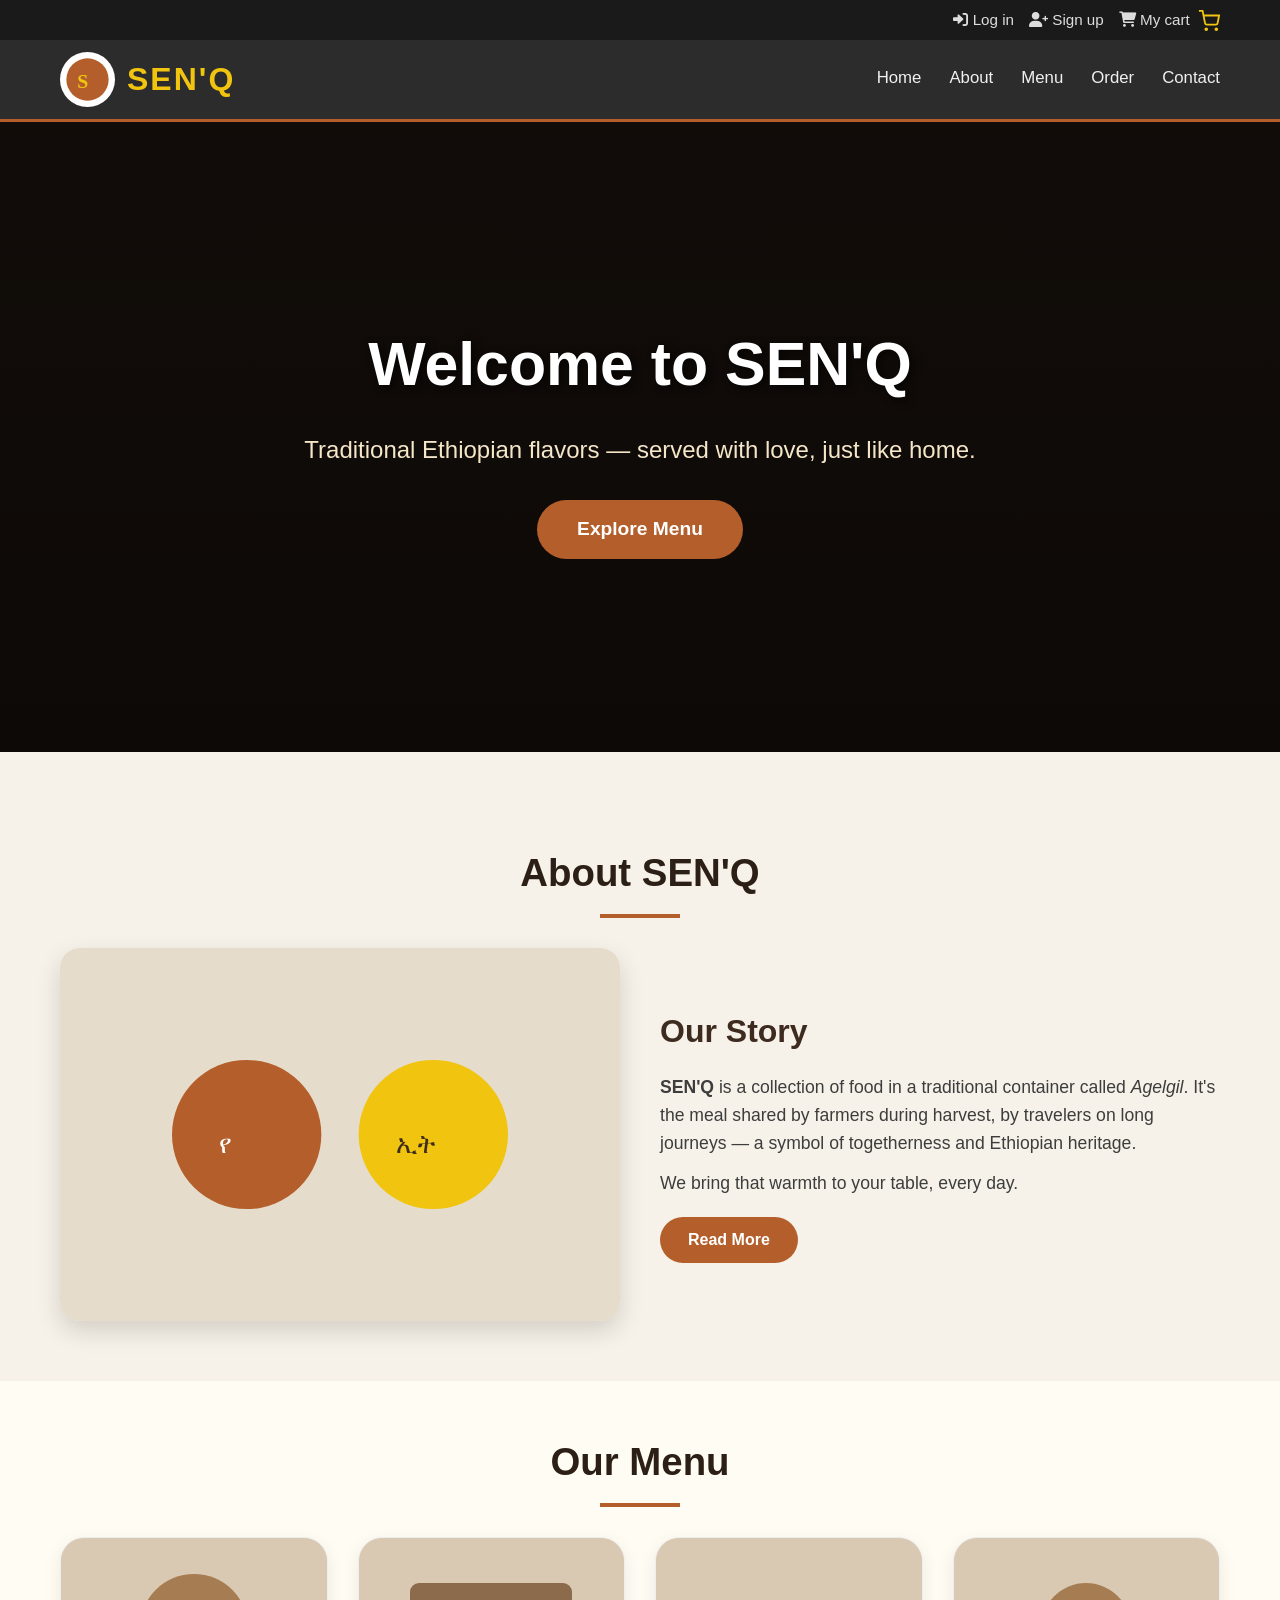
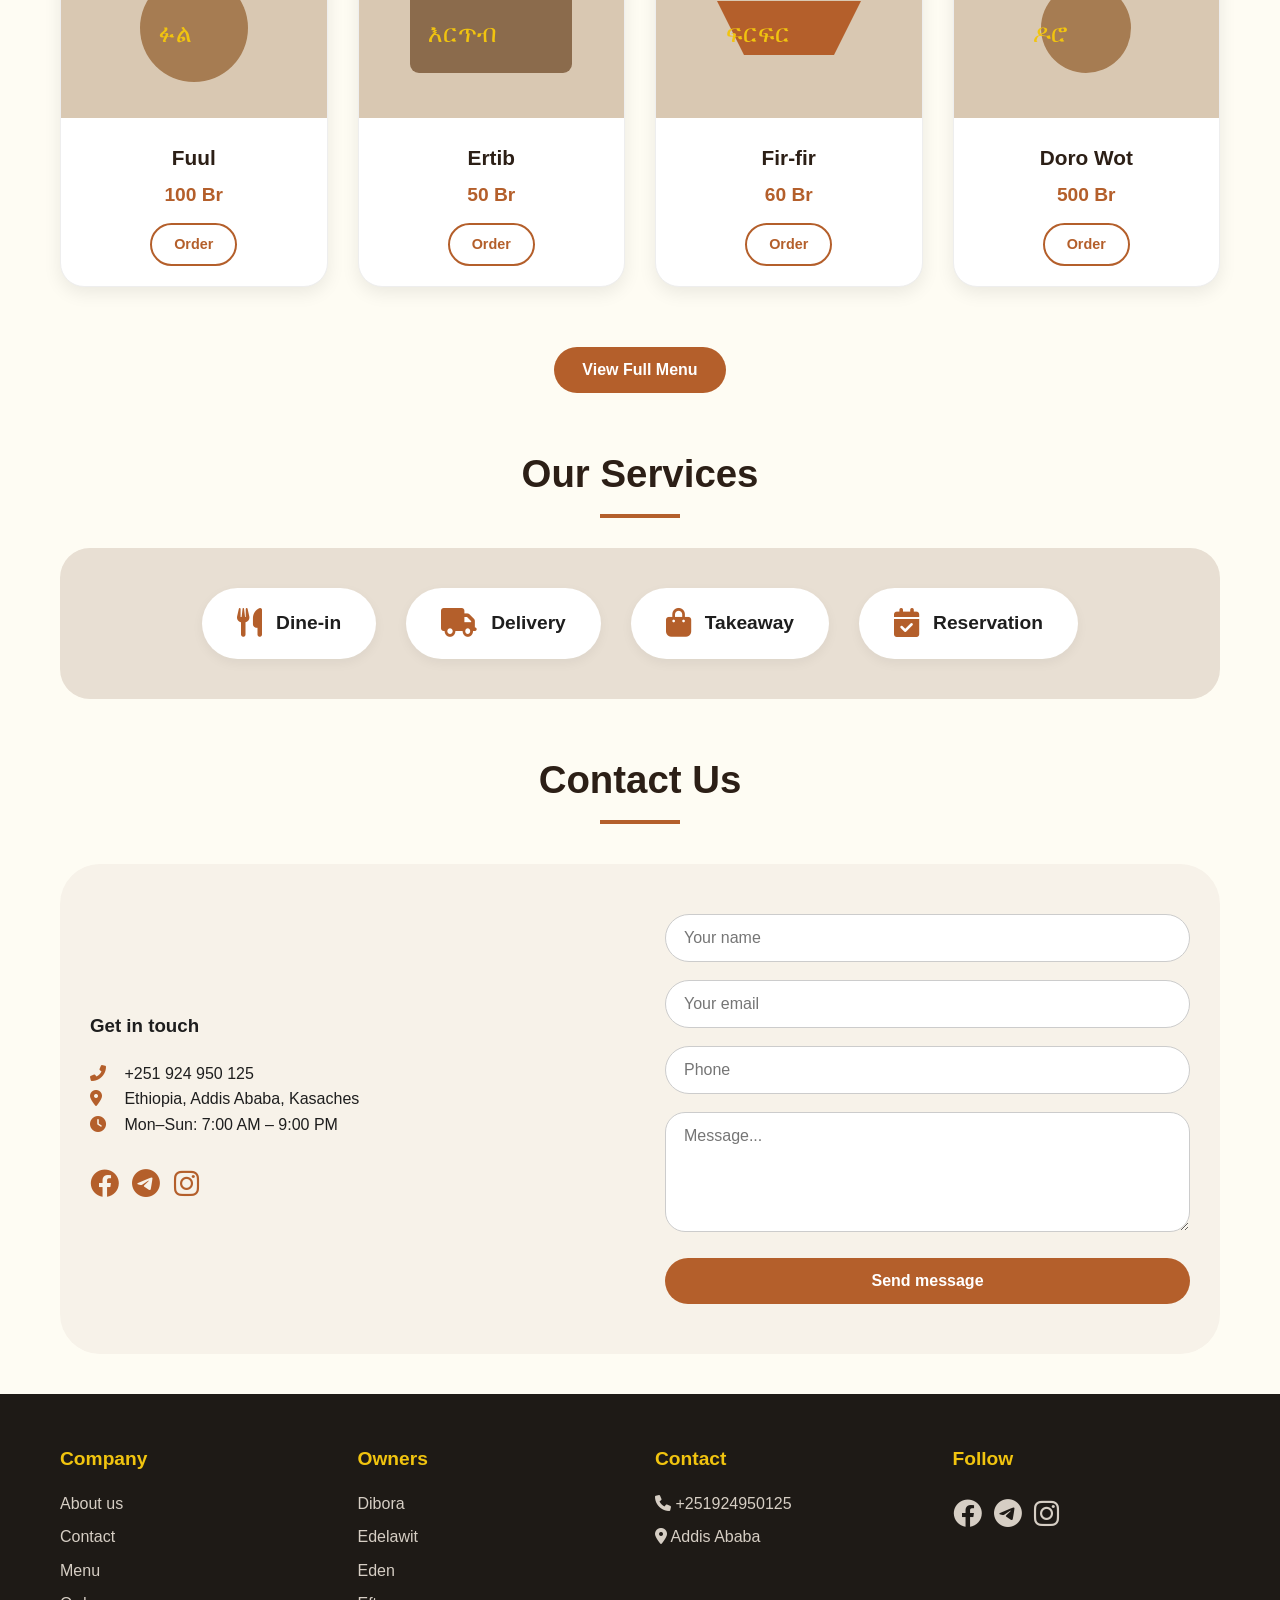
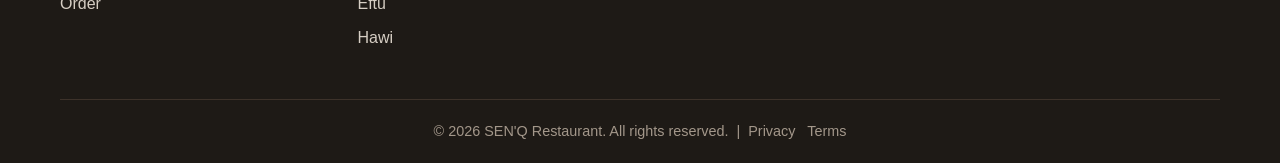
==== Frontend/index.html @ de9c27f5 "initial commit" ====
<!DOCTYPE html>
<html lang="en">
<head>
    <meta charset="UTF-8">
    <meta name="viewport" content="width=device-width, initial-scale=1.0">
    <meta name="description" content="Traditional restaurant of Ethiopia">
    <meta name="keywords" content="Ethiopian food, traditional restaurant, SEN'Q">
    <title>SEN'Q RESTAURANT</title>
    <link rel="stylesheet" href="https://cdnjs.cloudflare.com/ajax/libs/font-awesome/6.0.0-beta3/css/all.min.css">
    <link rel="stylesheet" href="style.css">
</head>
<body>

<!-- TOP BAR -->
<div class="top-bar">
    <div class="container">
        <div class="flex">
            <a href="login.html"><i class="fas fa-sign-in-alt"></i> Log in</a>
            <a href="signup.html"><i class="fas fa-user-plus"></i> Sign up</a>
            <a href="cart.html"><i class="fas fa-shopping-cart"></i> My cart <img src="data:image/svg+xml,%3Csvg xmlns='http://www.w3.org/2000/svg' width='20' height='20' viewBox='0 0 24 24' fill='none' stroke='%23f1c40f' stroke-width='2'%3E%3Ccircle cx='9' cy='21' r='1'/%3E%3Ccircle cx='20' cy='21' r='1'/%3E%3Cpath d='M1 1h4l2.68 13.39a2 2 0 0 0 2 1.61h9.72a2 2 0 0 0 2-1.61L23 6H6'/%3E%3C/svg%3E" alt="cart"></a>
        </div>
    </div>
</div>

<!-- HEADER -->
<header class="main-header">
    <div class="container">
        <div class="flex">
            <div class="logo-area">
                <img src="data:image/svg+xml,%3Csvg xmlns='http://www.w3.org/2000/svg' width='60' height='60' viewBox='0 0 100 100'%3E%3Ccircle cx='50' cy='50' r='45' fill='%23b45f2b'/%3E%3Ctext x='28' y='68' font-size='42' fill='%23f1c40f' font-family='serif' font-weight='bold'%3ES%3C/text%3E%3C/svg%3E" alt="logo">
                <h1>SEN'Q</h1>
            </div>
            <nav class="nav-links">
                <a href="index.html">Home</a>
                <a href="about.html">About</a>
                <a href="menu.html">Menu</a>
                <a href="order.html">Order</a>
                <a href="contact.html">Contact</a>
            </nav>
        </div>
    </div>
</header>

<!-- HERO -->
<section class="hero">
    <div class="hero-content">
        <h2>Welcome to SEN'Q</h2>
        <p>Traditional Ethiopian flavors — served with love, just like home.</p>
        <a href="menu.html" class="btn">Explore Menu</a>
    </div>
</section>

<!-- ABOUT -->
<section class="about-home">
    <div class="container">
        <h2 class="section-title">About SEN'Q</h2>
        <div class="about-grid">
            <img src="data:image/svg+xml,%3Csvg xmlns='http://www.w3.org/2000/svg' width='600' height='400' viewBox='0 0 600 400'%3E%3Crect width='600' height='400' fill='%23e6dccc'/%3E%3Ccircle cx='200' cy='200' r='80' fill='%23b45f2b'/%3E%3Ccircle cx='400' cy='200' r='80' fill='%23f1c40f'/%3E%3Ctext x='170' y='220' font-size='28' fill='%23fff' font-family='serif'%3Eየ%3C/text%3E%3Ctext x='360' y='220' font-size='28' fill='%233d2b1f'%3Eኢት%3C/text%3E%3C/svg%3E" alt="Ethiopian table">
            <div class="about-text">
                <h3>Our Story</h3>
                <p><strong>SEN'Q</strong> is a collection of food in a traditional container called <em>Agelgil</em>. It's the meal shared by farmers during harvest, by travelers on long journeys — a symbol of togetherness and Ethiopian heritage.</p>
                <p style="margin-top:12px;">We bring that warmth to your table, every day.</p>
                <a href="about.html" class="btn" style="margin-top:20px;">Read More</a>
            </div>
        </div>
    </div>
</section>

<!-- MENU PREVIEW -->
<section class="container">
    <h2 class="section-title">Our Menu</h2>
    <div class="menu-grid">
        <div class="menu-card">
            <img src="data:image/svg+xml,%3Csvg xmlns='http://www.w3.org/2000/svg' width='300' height='200' viewBox='0 0 300 200'%3E%3Crect width='300' height='200' fill='%23d9c8b2'/%3E%3Ccircle cx='150' cy='100' r='60' fill='%23a67c52'/%3E%3Ctext x='110' y='115' font-size='28' fill='%23f1c40f'%3Eፉል%3C/text%3E%3C/svg%3E" alt="Fuul">
            <div class="info">
                <h4>Fuul</h4>
                <div class="price">100 Br</div>
                <a href="order.html" class="btn btn-outline">Order</a>
            </div>
        </div>
        <div class="menu-card">
            <img src="data:image/svg+xml,%3Csvg xmlns='http://www.w3.org/2000/svg' width='300' height='200' viewBox='0 0 300 200'%3E%3Crect width='300' height='200' fill='%23d9c8b2'/%3E%3Crect x='60' y='50' width='180' height='100' fill='%238b6b4c' rx='10'/%3E%3Ctext x='80' y='115' font-size='28' fill='%23f1c40f'%3Eእርጥብ%3C/text%3E%3C/svg%3E" alt="Ertib">
            <div class="info">
                <h4>Ertib</h4>
                <div class="price">50 Br</div>
                <a href="order.html" class="btn btn-outline">Order</a>
            </div>
        </div>
        <div class="menu-card">
            <img src="data:image/svg+xml,%3Csvg xmlns='http://www.w3.org/2000/svg' width='300' height='200' viewBox='0 0 300 200'%3E%3Crect width='300' height='200' fill='%23d9c8b2'/%3E%3Cpath d='M70,70 L230,70 L200,130 L100,130 Z' fill='%23b45f2b'/%3E%3Ctext x='80' y='115' font-size='28' fill='%23f1c40f'%3Eፍርፍር%3C/text%3E%3C/svg%3E" alt="Firfir">
            <div class="info">
                <h4>Fir-fir</h4>
                <div class="price">60 Br</div>
                <a href="order.html" class="btn btn-outline">Order</a>
            </div>
        </div>
        <div class="menu-card">
            <img src="data:image/svg+xml,%3Csvg xmlns='http://www.w3.org/2000/svg' width='300' height='200' viewBox='0 0 300 200'%3E%3Crect width='300' height='200' fill='%23d9c8b2'/%3E%3Ccircle cx='150' cy='100' r='50' fill='%23a67c52'/%3E%3Ctext x='90' y='115' font-size='28' fill='%23f1c40f'%3Eዶሮ%3C/text%3E%3C/svg%3E" alt="Dorowot">
            <div class="info">
                <h4>Doro Wot</h4>
                <div class="price">500 Br</div>
                <a href="order.html" class="btn btn-outline">Order</a>
            </div>
        </div>
    </div>
    <p style="text-align:center;margin-bottom:30px;"><a href="menu.html" class="btn">View Full Menu</a></p>
</section>

<!-- SERVICE OPTIONS -->
<section class="container">
    <h2 class="section-title">Our Services</h2>
    <div class="service-options">
        <div class="service-item"><i class="fas fa-utensils"></i> Dine-in</div>
        <div class="service-item"><i class="fas fa-truck"></i> Delivery</div>
        <div class="service-item"><i class="fas fa-shopping-bag"></i> Takeaway</div>
        <div class="service-item"><i class="fas fa-calendar-check"></i> Reservation</div>
    </div>
</section>

<!-- CONTACT -->
<section class="container">
    <h2 class="section-title">Contact Us</h2>
    <div class="contact-section">
        <div class="contact-info">
            <h3 style="margin-bottom:20px;">Get in touch</h3>
            <p><i class="fas fa-phone-alt"></i> +251 924 950 125</p>
            <p><i class="fas fa-map-marker-alt"></i> Ethiopia, Addis Ababa, Kasaches</p>
            <p><i class="fas fa-clock"></i> Mon–Sun: 7:00 AM – 9:00 PM</p>
            <div class="social-icons" style="margin-top:24px;">
                <a href="#"><i class="fab fa-facebook"></i></a>
                <a href="#"><i class="fab fa-telegram"></i></a>
                <a href="#"><i class="fab fa-instagram"></i></a>
            </div>
        </div>
        <form>
            <input type="text" placeholder="Your name" required>
            <input type="email" placeholder="Your email" required>
            <input type="tel" placeholder="Phone">
            <textarea placeholder="Message..."></textarea>
            <button type="submit" class="btn">Send message</button>
        </form>
    </div>
</section>

<!-- FOOTER -->
<footer class="footer">
    <div class="container">
        <div class="footer-grid">
            <div>
                <h4>Company</h4>
                <ul>
                    <li><a href="about.html">About us</a></li>
                    <li><a href="contact.html">Contact</a></li>
                    <li><a href="menu.html">Menu</a></li>
                    <li><a href="order.html">Order</a></li>
                </ul>
            </div>
            <div>
                <h4>Owners</h4>
                <ul>
                    <li>Dibora</li>
                    <li>Edelawit</li>
                    <li>Eden</li>
                    <li>Eftu</li>
                    <li>Hawi</li>
                </ul>
            </div>
            <div>
                <h4>Contact</h4>
                <ul>
                    <li><i class="fas fa-phone"></i> +251924950125</li>
                    <li><i class="fas fa-map-marker-alt"></i> Addis Ababa</li>
                </ul>
            </div>
            <div>
                <h4>Follow</h4>
                <div class="social-icons">
                    <a href="#"><i class="fab fa-facebook"></i></a>
                    <a href="#"><i class="fab fa-telegram"></i></a>
                    <a href="#"><i class="fab fa-instagram"></i></a>
                </div>
            </div>
        </div>
        <div class="footer-bottom">
            &copy; 2026 SEN'Q Restaurant. All rights reserved. &nbsp;|&nbsp; <a href="#">Privacy</a> &nbsp; <a href="#">Terms</a>
        </div>
    </div>
</footer>

</body>
</html>
---- Frontend/style.css ----
/* ===== RESET & BASE ===== */
* {
    margin: 0;
    padding: 0;
    box-sizing: border-box;
    font-family: 'Segoe UI', Tahoma, Geneva, Verdana, sans-serif;
}
body {
    background: #fefcf3;
    color: #1e1e1e;
    line-height: 1.6;
}
a {
    text-decoration: none;
    color: inherit;
}
.container {
    max-width: 1200px;
    margin: 0 auto;
    padding: 0 20px;
}
.btn {
    display: inline-block;
    background: #b45f2b;
    color: #fff;
    padding: 10px 28px;
    border-radius: 40px;
    font-weight: 600;
    border: none;
    cursor: pointer;
    transition: 0.3s;
    font-size: 1rem;
}
.btn:hover {
    background: #8a471f;
    transform: scale(1.03);
}
.btn-outline {
    background: transparent;
    border: 2px solid #b45f2b;
    color: #b45f2b;
}
.btn-outline:hover {
    background: #b45f2b;
    color: #fff;
}
.section-title {
    text-align: center;
    font-size: 2.4rem;
    font-weight: 600;
    margin: 50px 0 30px;
    color: #2c1f16;
    position: relative;
}
.section-title:after {
    content: '';
    display: block;
    width: 80px;
    height: 4px;
    background: #b45f2b;
    margin: 10px auto 0;
}

/* ===== TOP BAR ===== */
.top-bar {
    background: #1a1a1a;
    color: #eee;
    padding: 8px 0;
}
.top-bar .flex {
    display: flex;
    justify-content: flex-end;
    gap: 15px;
    align-items: center;
}
.top-bar a {
    color: #ddd;
    font-weight: 500;
    font-size: 0.95rem;
}
.top-bar a:hover {
    color: #f1c40f;
}
.top-bar img {
    width: 22px;
    vertical-align: middle;
    margin-left: 4px;
}

/* ===== MAIN HEADER ===== */
.main-header {
    background: #2c2c2c;
    padding: 12px 0;
    border-bottom: 3px solid #b45f2b;
}
.main-header .flex {
    display: flex;
    justify-content: space-between;
    align-items: center;
    flex-wrap: wrap;
    gap: 15px;
}
.logo-area {
    display: flex;
    align-items: center;
    gap: 12px;
}
.logo-area img {
    height: 55px;
    width: auto;
    border-radius: 50%;
    background: #fff;
    padding: 4px;
}
.logo-area h1 {
    font-size: 2rem;
    color: #f1c40f;
    letter-spacing: 2px;
}
.nav-links {
    display: flex;
    gap: 28px;
    flex-wrap: wrap;
}
.nav-links a {
    color: #f0f0f0;
    font-weight: 500;
    font-size: 1.05rem;
    padding: 6px 0;
    border-bottom: 2px solid transparent;
    transition: 0.2s;
}
.nav-links a:hover {
    border-bottom-color: #f1c40f;
    color: #f1c40f;
}

/* ===== HERO ===== */
.hero {
    background: linear-gradient(rgba(0,0,0,0.6), rgba(0,0,0,0.7)), #2c1f16;
    min-height: 70vh;
    display: flex;
    align-items: center;
    justify-content: center;
    text-align: center;
    color: #fff;
    padding: 40px 20px;
}
.hero-content h2 {
    font-size: 3.8rem;
    font-weight: 700;
    text-shadow: 3px 3px 8px rgba(0,0,0,0.7);
}
.hero-content p {
    font-size: 1.5rem;
    max-width: 700px;
    margin: 18px auto 30px;
    color: #f5e6c8;
}
.hero-content .btn {
    font-size: 1.2rem;
    padding: 14px 40px;
}

/* ===== ABOUT ===== */
.about-home {
    background: #f7f2e9;
    padding: 40px 20px 60px;
}
.about-grid {
    display: grid;
    grid-template-columns: 1fr 1fr;
    gap: 40px;
    align-items: center;
}
.about-grid img {
    width: 100%;
    border-radius: 20px;
    box-shadow: 0 10px 25px rgba(0,0,0,0.15);
    max-height: 400px;
    object-fit: cover;
}
.about-text h3 {
    font-size: 2rem;
    color: #3d2b1f;
    margin-bottom: 16px;
}
.about-text p {
    font-size: 1.1rem;
    color: #3d3d3d;
}

/* ===== MENU GRID ===== */
.menu-grid {
    display: grid;
    grid-template-columns: repeat(auto-fit, minmax(220px, 1fr));
    gap: 30px;
    margin: 30px 0 60px;
}
.menu-card {
    background: #fff;
    border-radius: 24px;
    overflow: hidden;
    box-shadow: 0 6px 18px rgba(0,0,0,0.08);
    transition: 0.3s;
    text-align: center;
    border: 1px solid #eee;
}
.menu-card:hover {
    transform: translateY(-8px);
    box-shadow: 0 12px 30px rgba(0,0,0,0.15);
}
.menu-card img {
    width: 100%;
    height: 180px;
    object-fit: cover;
    background: #e6dccc;
}
.menu-card .info {
    padding: 16px 12px 20px;
}
.menu-card h4 {
    font-size: 1.3rem;
    color: #2c1f16;
}
.menu-card .price {
    color: #b45f2b;
    font-weight: 700;
    font-size: 1.2rem;
    margin: 6px 0 12px;
}
.menu-card .btn {
    font-size: 0.9rem;
    padding: 8px 22px;
}

/* ===== SERVICE OPTIONS ===== */
.service-options {
    background: #e8dfd3;
    padding: 40px 20px;
    display: flex;
    flex-wrap: wrap;
    justify-content: center;
    gap: 30px;
    border-radius: 30px;
    margin: 20px 0 50px;
}
.service-item {
    background: #fff;
    padding: 20px 35px;
    border-radius: 60px;
    box-shadow: 0 4px 12px rgba(0,0,0,0.05);
    font-weight: 600;
    display: flex;
    align-items: center;
    gap: 14px;
    font-size: 1.2rem;
    transition: 0.2s;
    cursor: default;
}
.service-item i {
    color: #b45f2b;
    font-size: 1.8rem;
}

/* ===== CONTACT ===== */
.contact-section {
    display: grid;
    grid-template-columns: 1fr 1fr;
    gap: 50px;
    background: #f7f2e9;
    padding: 50px 30px;
    border-radius: 40px;
    margin: 40px 0;
}
.contact-section form input,
.contact-section form textarea {
    width: 100%;
    padding: 14px 18px;
    border: 1px solid #ccc;
    border-radius: 40px;
    font-size: 1rem;
    margin-bottom: 18px;
    background: #fff;
}
.contact-section form textarea {
    border-radius: 20px;
    resize: vertical;
    min-height: 120px;
}
.contact-section form .btn {
    width: 100%;
    padding: 14px;
}
.contact-info {
    display: flex;
    flex-direction: column;
    justify-content: center;
}
.contact-info i {
    color: #b45f2b;
    width: 30px;
}

/* ===== AUTH PAGES ===== */
.auth-page {
    display: flex;
    justify-content: center;
    align-items: center;
    min-height: 80vh;
    background: #2c1f16;
    padding: 30px 20px;
}
.auth-box {
    background: #fff;
    padding: 40px 35px;
    border-radius: 40px;
    max-width: 440px;
    width: 100%;
    box-shadow: 0 20px 40px rgba(0,0,0,0.4);
}
.auth-box h2 {
    text-align: center;
    margin-bottom: 25px;
    color: #2c1f16;
}
.auth-box label {
    font-weight: 600;
    display: block;
    margin-top: 12px;
}
.auth-box input {
    width: 100%;
    padding: 12px 16px;
    border: 1px solid #ccc;
    border-radius: 40px;
    margin-top: 4px;
}
.auth-box .btn {
    width: 100%;
    margin-top: 20px;
    padding: 14px;
}
.auth-box .links {
    text-align: center;
    margin-top: 20px;
}
.auth-box .links a {
    color: #b45f2b;
    font-weight: 600;
}
.auth-box .links a:hover {
    text-decoration: underline;
}

/* ===== CART ===== */
.cart-page {
    background: #f7f2e9;
    padding: 40px 20px;
    min-height: 60vh;
}
.cart-item {
    display: flex;
    justify-content: space-between;
    background: #fff;
    padding: 16px 24px;
    border-radius: 60px;
    margin-bottom: 12px;
    box-shadow: 0 2px 8px rgba(0,0,0,0.04);
}

/* ===== BOOKING ===== */
.booking-page {
    background: #f7f2e9;
    padding: 40px 20px;
}
.booking-grid {
    display: grid;
    grid-template-columns: 1fr 1fr;
    gap: 40px;
    align-items: start;
}
.booking-info {
    background: #2c1f16;
    color: #fff;
    padding: 40px;
    border-radius: 30px;
}
.booking-info h3 {
    color: #f1c40f;
    margin-bottom: 20px;
}
.booking-info ul {
    list-style: none;
}
.booking-info ul li {
    padding: 8px 0;
    border-bottom: 1px solid #3d322a;
}
.booking-form {
    background: #fff;
    padding: 40px;
    border-radius: 30px;
    box-shadow: 0 6px 18px rgba(0,0,0,0.08);
}
.booking-form label {
    display: block;
    font-weight: 600;
    margin-top: 12px;
}
.booking-form input,
.booking-form select,
.booking-form textarea {
    width: 100%;
    padding: 12px 16px;
    border: 1px solid #ccc;
    border-radius: 40px;
    margin-top: 4px;
}

/* ===== FOOTER ===== */
.footer {
    background: #1e1a16;
    color: #d6cec4;
    padding: 50px 0 20px;
    margin-top: 40px;
}
.footer-grid {
    display: grid;
    grid-template-columns: repeat(auto-fit, minmax(180px, 1fr));
    gap: 30px;
}
.footer-grid h4 {
    color: #f1c40f;
    margin-bottom: 16px;
    font-size: 1.2rem;
}
.footer-grid ul {
    list-style: none;
}
.footer-grid ul li {
    margin-bottom: 8px;
}
.footer-grid ul li a:hover {
    color: #f1c40f;
}
.footer-bottom {
    border-top: 1px solid #3d322a;
    margin-top: 40px;
    padding-top: 20px;
    text-align: center;
    font-size: 0.9rem;
    color: #a3978a;
}
.social-icons {
    display: flex;
    gap: 12px;
    font-size: 1.8rem;
}
.social-icons a {
    transition: 0.3s;
}
.social-icons a:hover {
    color: #f1c40f;
}

/* ===== RESPONSIVE ===== */
@media (max-width: 800px) {
    .about-grid,
    .contact-section,
    .booking-grid {
        grid-template-columns: 1fr;
    }
    .nav-links {
        gap: 14px;
    }
    .hero-content h2 {
        font-size: 2.8rem;
    }
}
@media (max-width: 500px) {
    .top-bar .flex {
        justify-content: center;
        gap: 8px;
        flex-wrap: wrap;
    }
    .main-header .flex {
        flex-direction: column;
        align-items: center;
    }
    .logo-area h1 {
        font-size: 1.6rem;
    }
}
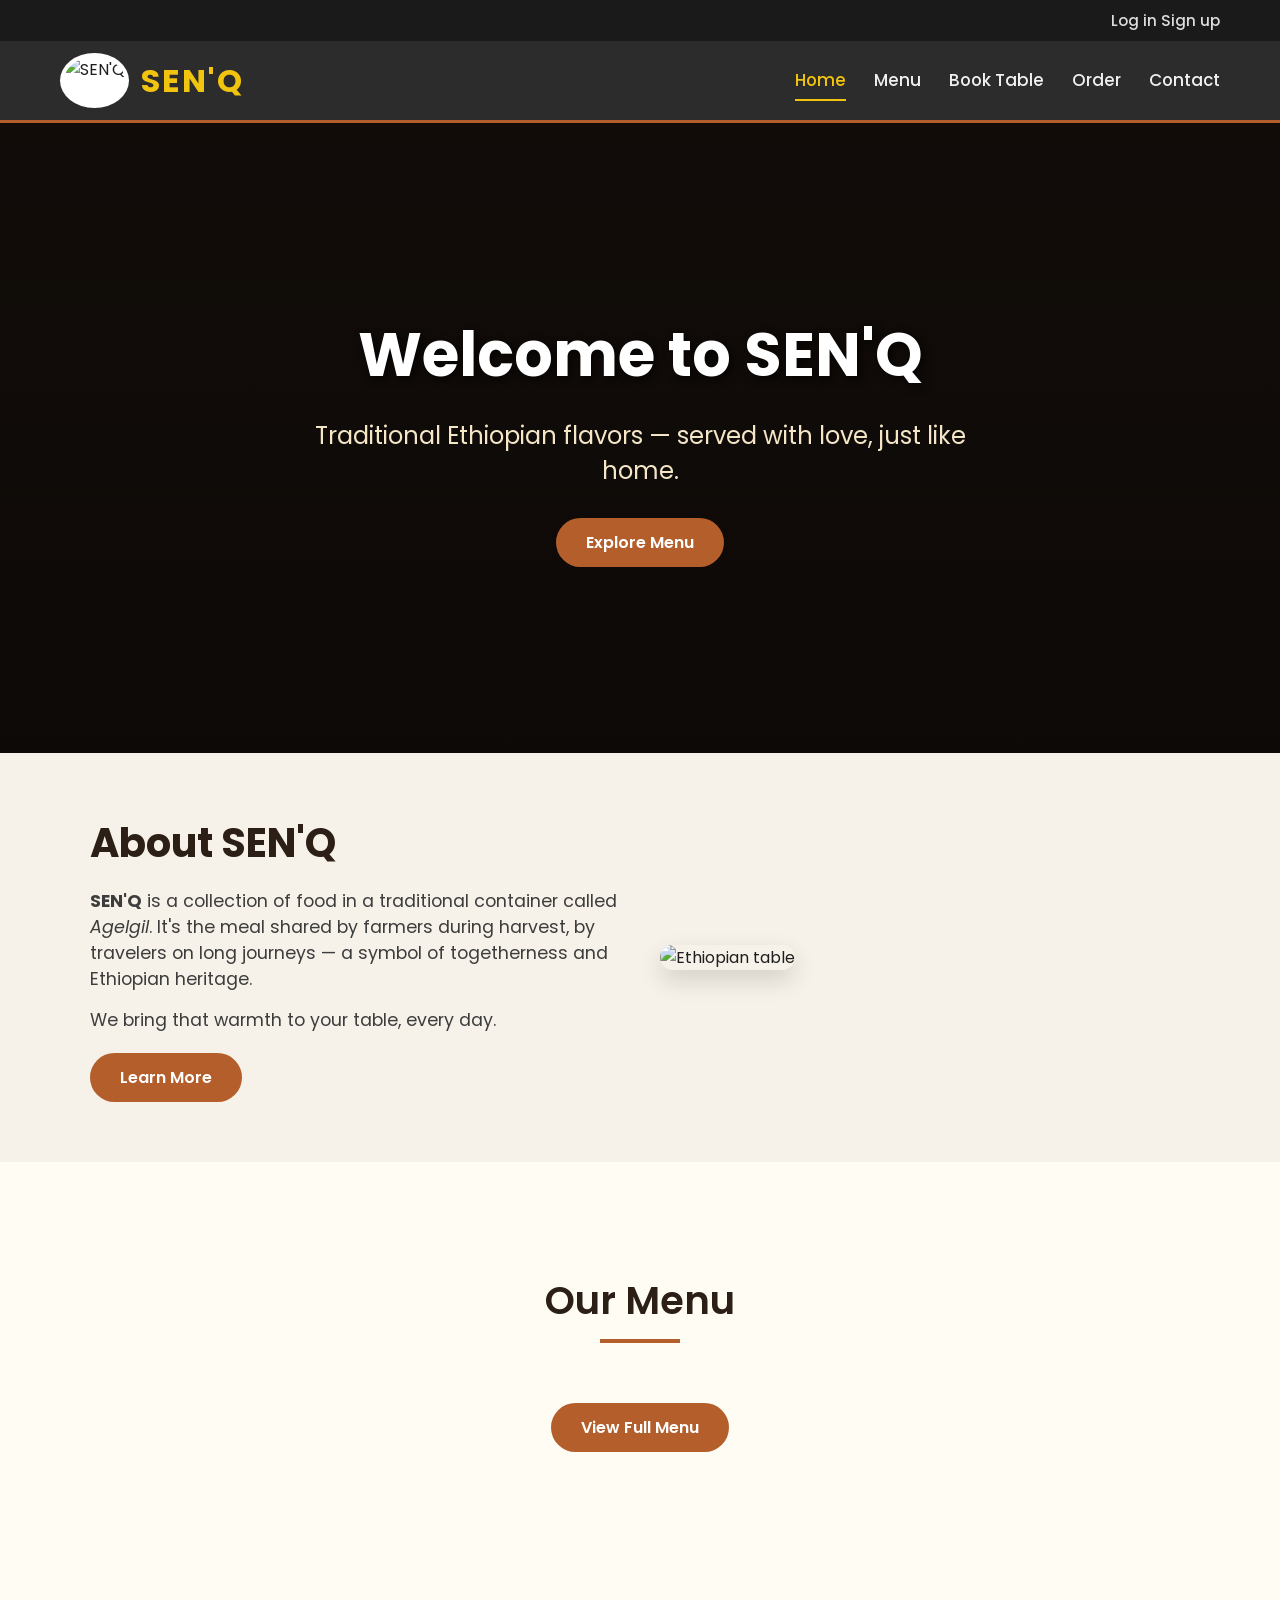
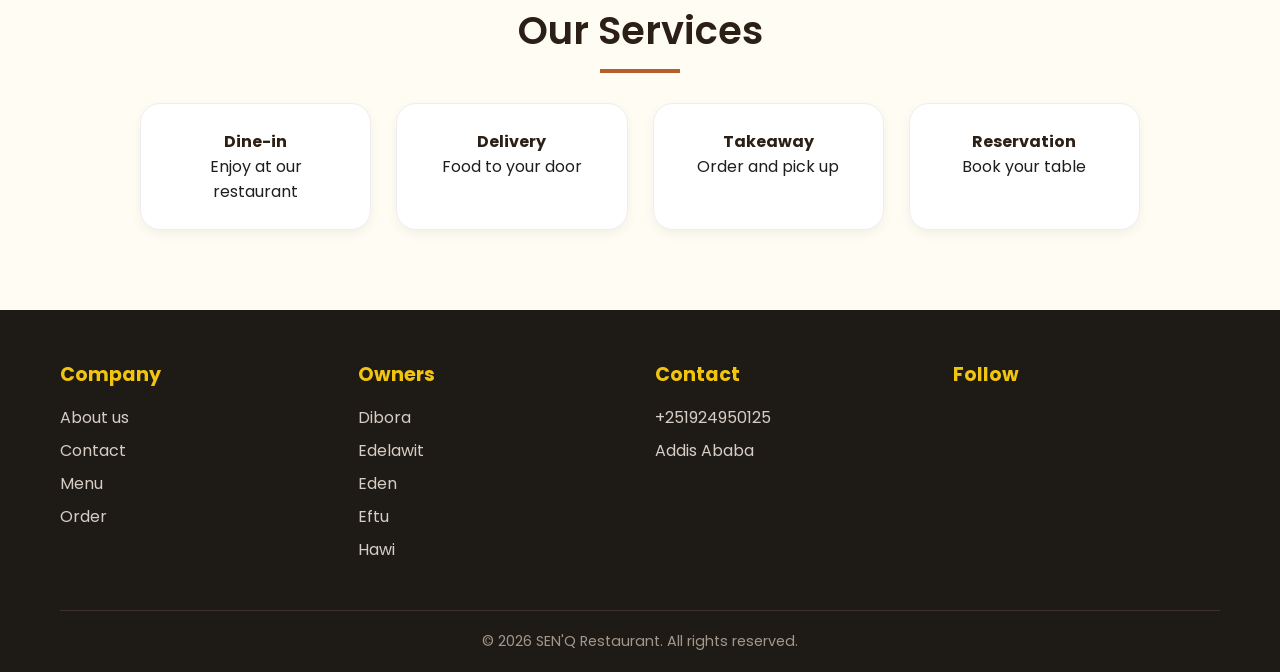
==== commit ea8b2d46: "all files" ====
--- a/Frontend/index.html
+++ b/Frontend/index.html
@@ -3,11 +3,10 @@
 <head>
     <meta charset="UTF-8">
     <meta name="viewport" content="width=device-width, initial-scale=1.0">
-    <meta name="description" content="Traditional restaurant of Ethiopia">
-    <meta name="keywords" content="Ethiopian food, traditional restaurant, SEN'Q">
-    <title>SEN'Q RESTAURANT</title>
-    <link rel="stylesheet" href="https://cdnjs.cloudflare.com/ajax/libs/font-awesome/6.0.0-beta3/css/all.min.css">
-    <link rel="stylesheet" href="style.css">
+    <title>SEN'Q Restaurant - Home</title>
+    <link rel="stylesheet" href="resources/css/main.css">
+    <link href="https://fonts.googleapis.com/css2?family=Poppins:wght@200;400;600;700&display=swap" rel="stylesheet">
+    <script src="https://kit.fontawesome.com/4a085e9b53.js" crossorigin="anonymous"></script>
 </head>
 <body>
 
@@ -15,9 +14,15 @@
 <div class="top-bar">
     <div class="container">
         <div class="flex">
-            <a href="login.html"><i class="fas fa-sign-in-alt"></i> Log in</a>
-            <a href="signup.html"><i class="fas fa-user-plus"></i> Sign up</a>
-            <a href="cart.html"><i class="fas fa-shopping-cart"></i> My cart <img src="data:image/svg+xml,%3Csvg xmlns='http://www.w3.org/2000/svg' width='20' height='20' viewBox='0 0 24 24' fill='none' stroke='%23f1c40f' stroke-width='2'%3E%3Ccircle cx='9' cy='21' r='1'/%3E%3Ccircle cx='20' cy='21' r='1'/%3E%3Cpath d='M1 1h4l2.68 13.39a2 2 0 0 0 2 1.61h9.72a2 2 0 0 0 2-1.61L23 6H6'/%3E%3C/svg%3E" alt="cart"></a>
+            <div id="authButtons">
+                <a href="login.html"><i class="fas fa-sign-in-alt"></i> Log in</a>
+                <a href="signup.html"><i class="fas fa-user-plus"></i> Sign up</a>
+            </div>
+            <div id="userInfo" style="display:none;">
+                <span class="welcome">Welcome, <span id="userName"></span></span>
+                <a href="cart.html"><i class="fas fa-shopping-cart"></i> Cart</a>
+                <a href="#" onclick="logout()"><i class="fas fa-sign-out-alt"></i> Logout</a>
+            </div>
         </div>
     </div>
 </div>
@@ -27,13 +32,13 @@
     <div class="container">
         <div class="flex">
             <div class="logo-area">
-                <img src="data:image/svg+xml,%3Csvg xmlns='http://www.w3.org/2000/svg' width='60' height='60' viewBox='0 0 100 100'%3E%3Ccircle cx='50' cy='50' r='45' fill='%23b45f2b'/%3E%3Ctext x='28' y='68' font-size='42' fill='%23f1c40f' font-family='serif' font-weight='bold'%3ES%3C/text%3E%3C/svg%3E" alt="logo">
+                <img src="resources/images/logo.jpg" alt="SEN'Q">
                 <h1>SEN'Q</h1>
             </div>
             <nav class="nav-links">
-                <a href="index.html">Home</a>
-                <a href="about.html">About</a>
+                <a href="index.html" class="active">Home</a>
                 <a href="menu.html">Menu</a>
+                <a href="booking.html">Book Table</a>
                 <a href="order.html">Order</a>
                 <a href="contact.html">Contact</a>
             </nav>
@@ -43,102 +48,71 @@
 
 <!-- HERO -->
 <section class="hero">
-    <div class="hero-content">
-        <h2>Welcome to SEN'Q</h2>
-        <p>Traditional Ethiopian flavors — served with love, just like home.</p>
-        <a href="menu.html" class="btn">Explore Menu</a>
+    <div class="container">
+        <div class="hero-content">
+            <h1>Welcome to SEN'Q</h1>
+            <p>Traditional Ethiopian flavors — served with love, just like home.</p>
+            <a href="menu.html" class="btn">Explore Menu</a>
+        </div>
     </div>
 </section>
 
 <!-- ABOUT -->
-<section class="about-home">
-    <div class="container">
-        <h2 class="section-title">About SEN'Q</h2>
+<section class="about-section">
+    <div class="container">
         <div class="about-grid">
-            <img src="data:image/svg+xml,%3Csvg xmlns='http://www.w3.org/2000/svg' width='600' height='400' viewBox='0 0 600 400'%3E%3Crect width='600' height='400' fill='%23e6dccc'/%3E%3Ccircle cx='200' cy='200' r='80' fill='%23b45f2b'/%3E%3Ccircle cx='400' cy='200' r='80' fill='%23f1c40f'/%3E%3Ctext x='170' y='220' font-size='28' fill='%23fff' font-family='serif'%3Eየ%3C/text%3E%3Ctext x='360' y='220' font-size='28' fill='%233d2b1f'%3Eኢት%3C/text%3E%3C/svg%3E" alt="Ethiopian table">
             <div class="about-text">
-                <h3>Our Story</h3>
+                <h2>About SEN'Q</h2>
                 <p><strong>SEN'Q</strong> is a collection of food in a traditional container called <em>Agelgil</em>. It's the meal shared by farmers during harvest, by travelers on long journeys — a symbol of togetherness and Ethiopian heritage.</p>
-                <p style="margin-top:12px;">We bring that warmth to your table, every day.</p>
-                <a href="about.html" class="btn" style="margin-top:20px;">Read More</a>
-            </div>
-        </div>
-    </div>
-</section>
-
-<!-- MENU PREVIEW -->
-<section class="container">
-    <h2 class="section-title">Our Menu</h2>
-    <div class="menu-grid">
-        <div class="menu-card">
-            <img src="data:image/svg+xml,%3Csvg xmlns='http://www.w3.org/2000/svg' width='300' height='200' viewBox='0 0 300 200'%3E%3Crect width='300' height='200' fill='%23d9c8b2'/%3E%3Ccircle cx='150' cy='100' r='60' fill='%23a67c52'/%3E%3Ctext x='110' y='115' font-size='28' fill='%23f1c40f'%3Eፉል%3C/text%3E%3C/svg%3E" alt="Fuul">
-            <div class="info">
-                <h4>Fuul</h4>
-                <div class="price">100 Br</div>
-                <a href="order.html" class="btn btn-outline">Order</a>
-            </div>
-        </div>
-        <div class="menu-card">
-            <img src="data:image/svg+xml,%3Csvg xmlns='http://www.w3.org/2000/svg' width='300' height='200' viewBox='0 0 300 200'%3E%3Crect width='300' height='200' fill='%23d9c8b2'/%3E%3Crect x='60' y='50' width='180' height='100' fill='%238b6b4c' rx='10'/%3E%3Ctext x='80' y='115' font-size='28' fill='%23f1c40f'%3Eእርጥብ%3C/text%3E%3C/svg%3E" alt="Ertib">
-            <div class="info">
-                <h4>Ertib</h4>
-                <div class="price">50 Br</div>
-                <a href="order.html" class="btn btn-outline">Order</a>
-            </div>
-        </div>
-        <div class="menu-card">
-            <img src="data:image/svg+xml,%3Csvg xmlns='http://www.w3.org/2000/svg' width='300' height='200' viewBox='0 0 300 200'%3E%3Crect width='300' height='200' fill='%23d9c8b2'/%3E%3Cpath d='M70,70 L230,70 L200,130 L100,130 Z' fill='%23b45f2b'/%3E%3Ctext x='80' y='115' font-size='28' fill='%23f1c40f'%3Eፍርፍር%3C/text%3E%3C/svg%3E" alt="Firfir">
-            <div class="info">
-                <h4>Fir-fir</h4>
-                <div class="price">60 Br</div>
-                <a href="order.html" class="btn btn-outline">Order</a>
-            </div>
-        </div>
-        <div class="menu-card">
-            <img src="data:image/svg+xml,%3Csvg xmlns='http://www.w3.org/2000/svg' width='300' height='200' viewBox='0 0 300 200'%3E%3Crect width='300' height='200' fill='%23d9c8b2'/%3E%3Ccircle cx='150' cy='100' r='50' fill='%23a67c52'/%3E%3Ctext x='90' y='115' font-size='28' fill='%23f1c40f'%3Eዶሮ%3C/text%3E%3C/svg%3E" alt="Dorowot">
-            <div class="info">
-                <h4>Doro Wot</h4>
-                <div class="price">500 Br</div>
-                <a href="order.html" class="btn btn-outline">Order</a>
-            </div>
-        </div>
-    </div>
-    <p style="text-align:center;margin-bottom:30px;"><a href="menu.html" class="btn">View Full Menu</a></p>
-</section>
-
-<!-- SERVICE OPTIONS -->
-<section class="container">
-    <h2 class="section-title">Our Services</h2>
-    <div class="service-options">
-        <div class="service-item"><i class="fas fa-utensils"></i> Dine-in</div>
-        <div class="service-item"><i class="fas fa-truck"></i> Delivery</div>
-        <div class="service-item"><i class="fas fa-shopping-bag"></i> Takeaway</div>
-        <div class="service-item"><i class="fas fa-calendar-check"></i> Reservation</div>
-    </div>
-</section>
-
-<!-- CONTACT -->
-<section class="container">
-    <h2 class="section-title">Contact Us</h2>
-    <div class="contact-section">
-        <div class="contact-info">
-            <h3 style="margin-bottom:20px;">Get in touch</h3>
-            <p><i class="fas fa-phone-alt"></i> +251 924 950 125</p>
-            <p><i class="fas fa-map-marker-alt"></i> Ethiopia, Addis Ababa, Kasaches</p>
-            <p><i class="fas fa-clock"></i> Mon–Sun: 7:00 AM – 9:00 PM</p>
-            <div class="social-icons" style="margin-top:24px;">
-                <a href="#"><i class="fab fa-facebook"></i></a>
-                <a href="#"><i class="fab fa-telegram"></i></a>
-                <a href="#"><i class="fab fa-instagram"></i></a>
-            </div>
-        </div>
-        <form>
-            <input type="text" placeholder="Your name" required>
-            <input type="email" placeholder="Your email" required>
-            <input type="tel" placeholder="Phone">
-            <textarea placeholder="Message..."></textarea>
-            <button type="submit" class="btn">Send message</button>
-        </form>
+                <p>We bring that warmth to your table, every day.</p>
+                <a href="about.html" class="btn" style="margin-top:20px;">Learn More</a>
+            </div>
+            <div class="about-image">
+                <img src="resources/images/about.jpg" alt="Ethiopian table">
+            </div>
+        </div>
+    </div>
+</section>
+
+<!-- FEATURED MENU -->
+<section class="menu-section">
+    <div class="container">
+        <h2 class="section-title">Our Menu</h2>
+        <div class="menu-grid" id="featuredMenu">
+            <!-- Loaded by JavaScript -->
+        </div>
+        <div style="text-align:center;margin-top:30px;">
+            <a href="menu.html" class="btn">View Full Menu</a>
+        </div>
+    </div>
+</section>
+
+<!-- SERVICES -->
+<section class="services-section">
+    <div class="container">
+        <h2 class="section-title">Our Services</h2>
+        <div class="services-grid">
+            <div class="service-item">
+                <i class="fas fa-utensils"></i>
+                <h4>Dine-in</h4>
+                <p>Enjoy at our restaurant</p>
+            </div>
+            <div class="service-item">
+                <i class="fas fa-truck"></i>
+                <h4>Delivery</h4>
+                <p>Food to your door</p>
+            </div>
+            <div class="service-item">
+                <i class="fas fa-shopping-bag"></i>
+                <h4>Takeaway</h4>
+                <p>Order and pick up</p>
+            </div>
+            <div class="service-item">
+                <i class="fas fa-calendar-check"></i>
+                <h4>Reservation</h4>
+                <p>Book your table</p>
+            </div>
+        </div>
     </div>
 </section>
 
@@ -182,10 +156,62 @@
             </div>
         </div>
         <div class="footer-bottom">
-            &copy; 2026 SEN'Q Restaurant. All rights reserved. &nbsp;|&nbsp; <a href="#">Privacy</a> &nbsp; <a href="#">Terms</a>
+            &copy; 2026 SEN'Q Restaurant. All rights reserved.
         </div>
     </div>
 </footer>
+
+<script src="resources/js/main.js"></script>
+<script>
+    // Load featured menu on page load
+    document.addEventListener('DOMContentLoaded', function() {
+        loadFeaturedMenu();
+        checkAuthStatus();
+    });
+
+    function loadFeaturedMenu() {
+        fetch('../backend/api/menu/get.php?limit=4')
+            .then(response => response.json())
+            .then(data => {
+                if (data.success) {
+                    const container = document.getElementById('featuredMenu');
+                    container.innerHTML = data.menu.map(item => `
+                        <div class="menu-card">
+                            <img src="${item.image_url || 'resources/images/food-placeholder.jpg'}" alt="${item.food_name}">
+                            <div class="info">
+                                <h4>${item.food_name}</h4>
+                                <p class="desc">${item.food_description}</p>
+                                <div class="price">${item.food_price} Br</div>
+                                <a href="order.html?item=${item.id}" class="btn btn-outline">Order</a>
+                            </div>
+                        </div>
+                    `).join('');
+                }
+            })
+            .catch(error => console.error('Error:', error));
+    }
+
+    function checkAuthStatus() {
+        fetch('../backend/api/auth/check.php')
+            .then(response => response.json())
+            .then(data => {
+                if (data.loggedIn) {
+                    document.getElementById('authButtons').style.display = 'none';
+                    document.getElementById('userInfo').style.display = 'block';
+                    document.getElementById('userName').textContent = data.user.name;
+                }
+            })
+            .catch(error => console.error('Error:', error));
+    }
+
+    function logout() {
+        fetch('../backend/api/auth/logout.php')
+            .then(() => {
+                window.location.href = 'index.html';
+            })
+            .catch(error => console.error('Error:', error));
+    }
+</script>
 
 </body>
 </html>
--- a/Frontend/resources/css/main.css
+++ b/Frontend/resources/css/main.css
@@ -0,0 +1,391 @@
+/* Main CSS for SEN'Q Restaurant */
+
+* {
+    margin: 0;
+    padding: 0;
+    box-sizing: border-box;
+}
+
+body {
+    font-family: 'Poppins', sans-serif;
+    background: #fefcf3;
+    color: #1e1e1e;
+}
+
+.container {
+    max-width: 1200px;
+    margin: 0 auto;
+    padding: 0 20px;
+}
+
+/* Buttons */
+.btn {
+    display: inline-block;
+    background: #b45f2b;
+    color: #fff;
+    padding: 12px 30px;
+    border-radius: 40px;
+    font-weight: 600;
+    border: none;
+    cursor: pointer;
+    transition: 0.3s;
+    font-size: 1rem;
+    text-decoration: none;
+}
+
+.btn:hover {
+    background: #8a471f;
+    transform: scale(1.03);
+}
+
+.btn-outline {
+    background: transparent;
+    border: 2px solid #b45f2b;
+    color: #b45f2b;
+}
+
+.btn-outline:hover {
+    background: #b45f2b;
+    color: #fff;
+}
+
+/* Section Titles */
+.section-title {
+    text-align: center;
+    font-size: 2.4rem;
+    font-weight: 600;
+    margin: 50px 0 30px;
+    color: #2c1f16;
+    position: relative;
+}
+
+.section-title:after {
+    content: '';
+    display: block;
+    width: 80px;
+    height: 4px;
+    background: #b45f2b;
+    margin: 10px auto 0;
+}
+
+/* Top Bar */
+.top-bar {
+    background: #1a1a1a;
+    color: #eee;
+    padding: 8px 0;
+}
+
+.top-bar .flex {
+    display: flex;
+    justify-content: flex-end;
+    gap: 15px;
+    align-items: center;
+    flex-wrap: wrap;
+}
+
+.top-bar a {
+    color: #ddd;
+    font-weight: 500;
+    font-size: 0.95rem;
+    text-decoration: none;
+}
+
+.top-bar a:hover {
+    color: #f1c40f;
+}
+
+.top-bar .welcome {
+    color: #f1c40f;
+    margin-right: 10px;
+}
+
+/* Main Header */
+.main-header {
+    background: #2c2c2c;
+    padding: 12px 0;
+    border-bottom: 3px solid #b45f2b;
+}
+
+.main-header .flex {
+    display: flex;
+    justify-content: space-between;
+    align-items: center;
+    flex-wrap: wrap;
+    gap: 15px;
+}
+
+.logo-area {
+    display: flex;
+    align-items: center;
+    gap: 12px;
+}
+
+.logo-area img {
+    height: 55px;
+    width: auto;
+    border-radius: 50%;
+    background: #fff;
+    padding: 4px;
+}
+
+.logo-area h1 {
+    font-size: 2rem;
+    color: #f1c40f;
+    letter-spacing: 2px;
+}
+
+.nav-links {
+    display: flex;
+    gap: 28px;
+    flex-wrap: wrap;
+}
+
+.nav-links a {
+    color: #f0f0f0;
+    font-weight: 500;
+    font-size: 1.05rem;
+    padding: 6px 0;
+    border-bottom: 2px solid transparent;
+    transition: 0.2s;
+    text-decoration: none;
+}
+
+.nav-links a:hover,
+.nav-links a.active {
+    border-bottom-color: #f1c40f;
+    color: #f1c40f;
+}
+
+/* Hero Section */
+.hero {
+    background: linear-gradient(rgba(0,0,0,0.6), rgba(0,0,0,0.7)), #2c1f16;
+    min-height: 70vh;
+    display: flex;
+    align-items: center;
+    justify-content: center;
+    text-align: center;
+    color: #fff;
+    padding: 40px 20px;
+}
+
+.hero-content h1 {
+    font-size: 3.8rem;
+    font-weight: 700;
+    text-shadow: 3px 3px 8px rgba(0,0,0,0.7);
+}
+
+.hero-content p {
+    font-size: 1.5rem;
+    max-width: 700px;
+    margin: 18px auto 30px;
+    color: #f5e6c8;
+}
+
+/* About Section */
+.about-section {
+    padding: 60px 20px;
+    background: #f7f2e9;
+}
+
+.about-grid {
+    display: grid;
+    grid-template-columns: 1fr 1fr;
+    gap: 40px;
+    align-items: center;
+    max-width: 1100px;
+    margin: 0 auto;
+}
+
+.about-text h2 {
+    font-size: 2.5rem;
+    color: #2c1f16;
+}
+
+.about-text p {
+    font-size: 1.1rem;
+    color: #3d3d3d;
+    margin-top: 15px;
+}
+
+.about-image img {
+    width: 100%;
+    border-radius: 20px;
+    box-shadow: 0 10px 25px rgba(0,0,0,0.15);
+}
+
+/* Menu Section */
+.menu-section {
+    padding: 60px 20px;
+}
+
+.menu-grid {
+    display: grid;
+    grid-template-columns: repeat(auto-fill, minmax(250px, 1fr));
+    gap: 30px;
+}
+
+.menu-card {
+    background: #fff;
+    border-radius: 20px;
+    overflow: hidden;
+    box-shadow: 0 4px 15px rgba(0,0,0,0.06);
+    text-align: center;
+    border: 1px solid #eee;
+    transition: 0.3s;
+}
+
+.menu-card:hover {
+    transform: translateY(-5px);
+    box-shadow: 0 8px 25px rgba(0,0,0,0.1);
+}
+
+.menu-card img {
+    width: 100%;
+    height: 200px;
+    object-fit: cover;
+    background: #e6dccc;
+}
+
+.menu-card .info {
+    padding: 16px;
+}
+
+.menu-card h4 {
+    font-size: 1.2rem;
+    color: #2c1f16;
+}
+
+.menu-card .desc {
+    font-size: 0.85rem;
+    color: #666;
+    margin: 4px 0 8px;
+}
+
+.menu-card .price {
+    color: #b45f2b;
+    font-weight: 700;
+    font-size: 1.1rem;
+    margin: 6px 0 12px;
+}
+
+/* Services Section */
+.services-section {
+    padding: 40px 20px;
+}
+
+.services-grid {
+    display: grid;
+    grid-template-columns: repeat(auto-fit, minmax(200px, 1fr));
+    gap: 25px;
+    max-width: 1000px;
+    margin: 0 auto;
+}
+
+.service-item {
+    background: #fff;
+    padding: 25px;
+    border-radius: 20px;
+    text-align: center;
+    box-shadow: 0 4px 12px rgba(0,0,0,0.05);
+    border: 1px solid #eee;
+}
+
+.service-item i {
+    font-size: 2.5rem;
+    color: #b45f2b;
+    margin-bottom: 10px;
+}
+
+.service-item h4 {
+    color: #2c1f16;
+}
+
+/* Social Icons */
+.social-icons {
+    display: flex;
+    gap: 12px;
+    font-size: 1.8rem;
+}
+
+.social-icons a {
+    color: #d6cec4;
+    transition: 0.3s;
+}
+
+.social-icons a:hover {
+    color: #f1c40f;
+}
+
+/* Footer */
+.footer {
+    background: #1e1a16;
+    color: #d6cec4;
+    padding: 50px 0 20px;
+    margin-top: 40px;
+}
+
+.footer-grid {
+    display: grid;
+    grid-template-columns: repeat(auto-fit, minmax(180px, 1fr));
+    gap: 30px;
+}
+
+.footer-grid h4 {
+    color: #f1c40f;
+    margin-bottom: 16px;
+    font-size: 1.2rem;
+}
+
+.footer-grid ul {
+    list-style: none;
+}
+
+.footer-grid ul li {
+    margin-bottom: 8px;
+}
+
+.footer-grid ul li a {
+    color: #d6cec4;
+    text-decoration: none;
+}
+
+.footer-grid ul li a:hover {
+    color: #f1c40f;
+}
+
+.footer-bottom {
+    border-top: 1px solid #3d322a;
+    margin-top: 40px;
+    padding-top: 20px;
+    text-align: center;
+    font-size: 0.9rem;
+    color: #a3978a;
+}
+
+/* Responsive */
+@media (max-width: 800px) {
+    .about-grid {
+        grid-template-columns: 1fr;
+    }
+    .hero-content h1 {
+        font-size: 2.8rem;
+    }
+    .nav-links {
+        gap: 14px;
+    }
+    .main-header .flex {
+        flex-direction: column;
+        align-items: center;
+    }
+}
+
+@media (max-width: 500px) {
+    .top-bar .flex {
+        justify-content: center;
+        gap: 8px;
+        flex-wrap: wrap;
+    }
+    .logo-area h1 {
+        font-size: 1.6rem;
+    }
+}
